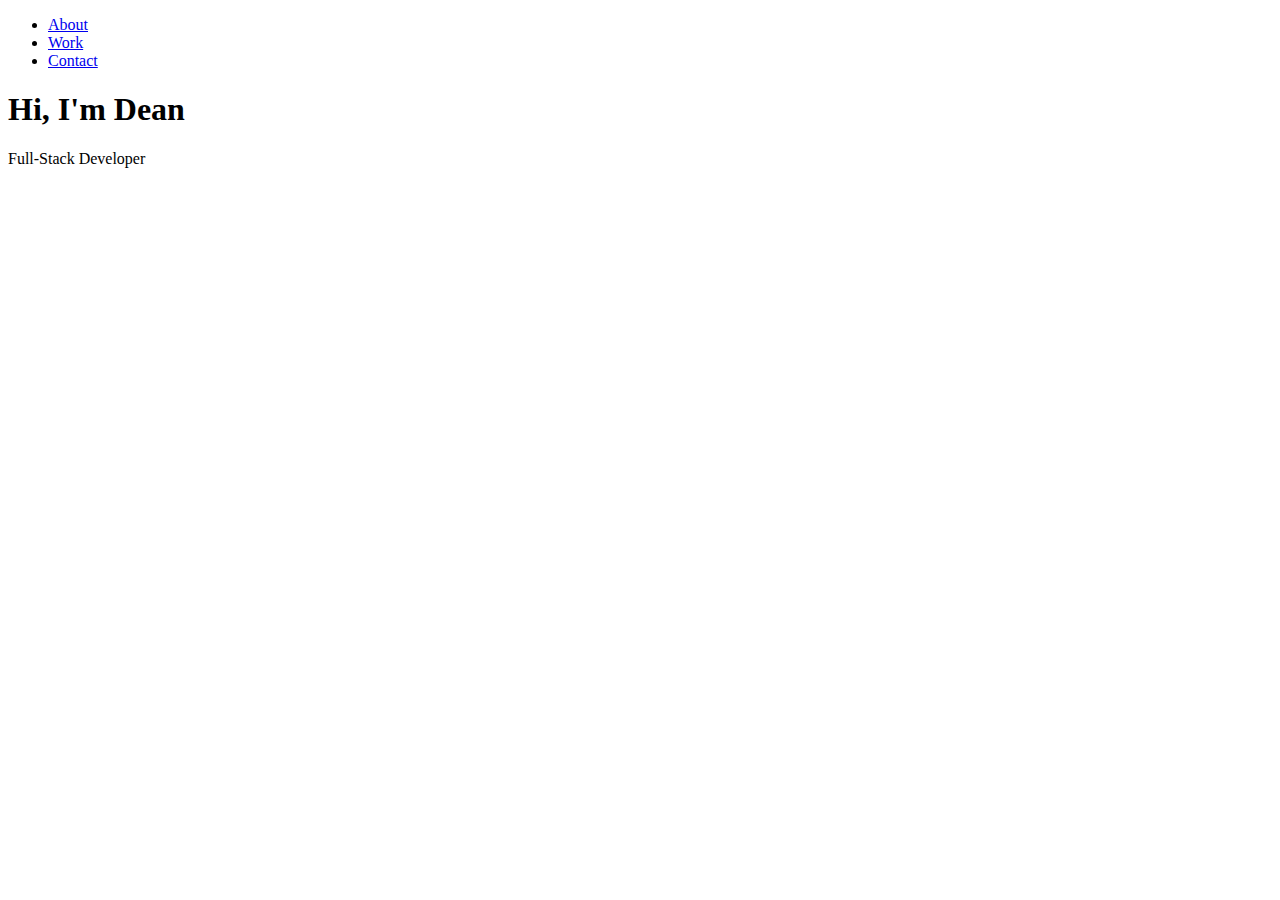
==== responsive-web-design/portfolio/index.html @ 00bb3966 "html" ====
<!DOCTYPE html>
<html lang="en">
<head>
    <meta charset="UTF-8">
    <meta name="viewport" content="width=device-width, initial-scale=1.0">
    <title>freeCodeCamp Portfolio Project</title>
</head>
<body>
    <nav class="navbar">
        <ul class="nav-list">
            <li><a href="#welcome-section">About</a></li>
            <li><a href="#projects">Work</a></li>
            <li><a href="#contact">Contact</a></li>
        </ul>
    </nav>
    <section id="welcome-section" class="welcome-section">
        <div class="welcome-text">
            <h1>Hi, I'm Dean</h1>
            <p>Full-Stack Developer</p>
        </div>
    </section>
    <section id="projects">
        <div class="project-tile">

        </div>
    </section>
</body>
</html>
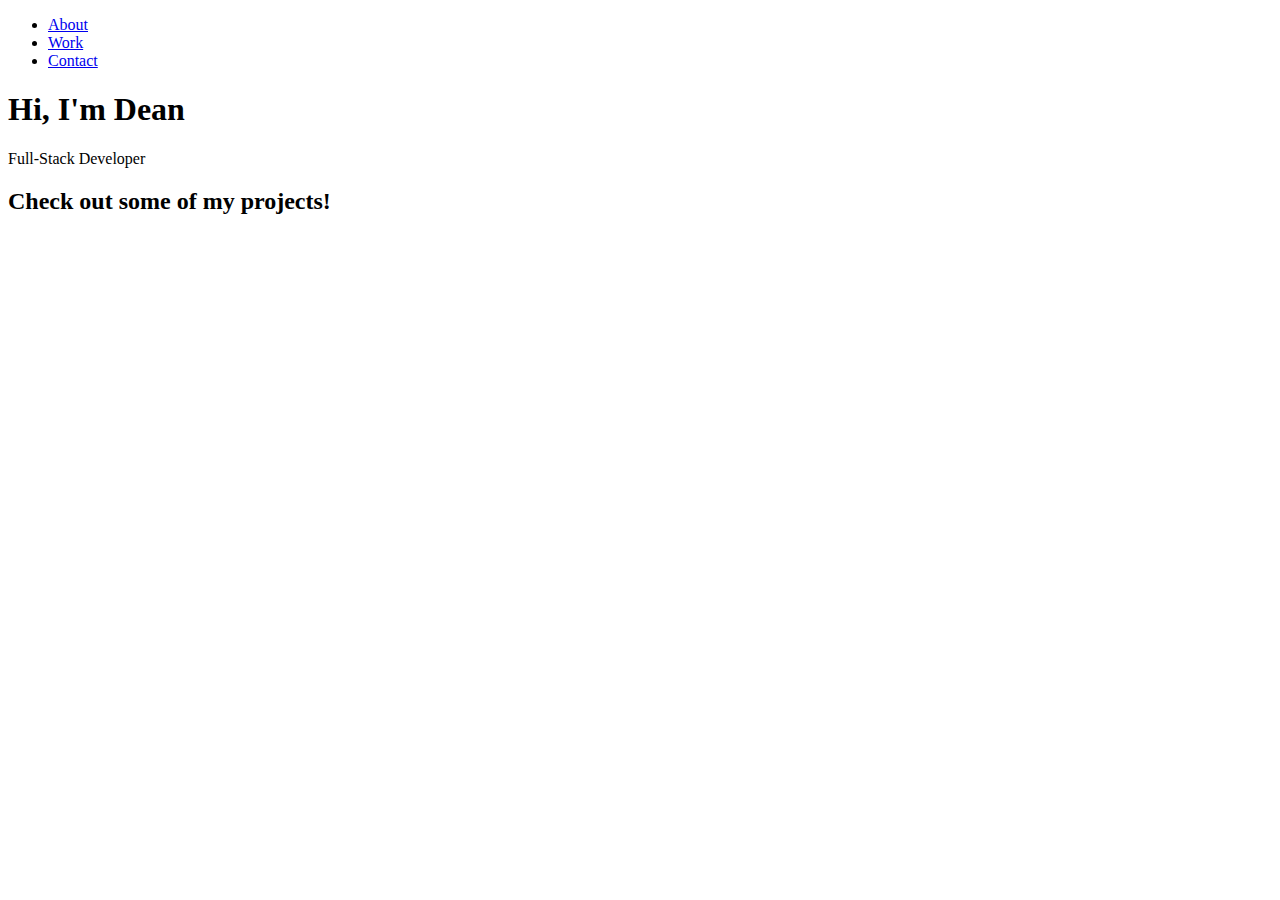
==== commit d657ec96: "html" ====
--- a/responsive-web-design/portfolio/index.html
+++ b/responsive-web-design/portfolio/index.html
@@ -6,7 +6,7 @@
     <title>freeCodeCamp Portfolio Project</title>
 </head>
 <body>
-    <nav class="navbar">
+    <nav id="navbar" class="navbar">
         <ul class="nav-list">
             <li><a href="#welcome-section">About</a></li>
             <li><a href="#projects">Work</a></li>
@@ -20,8 +20,12 @@
         </div>
     </section>
     <section id="projects">
-        <div class="project-tile">
-
+        <h2 class="projects-header">Check out some of my projects!</h2>
+        <div class="projects-container">
+            <a class="project-tile">
+                <img src="" alt="">
+                <p></p>
+            </a>
         </div>
     </section>
 </body>
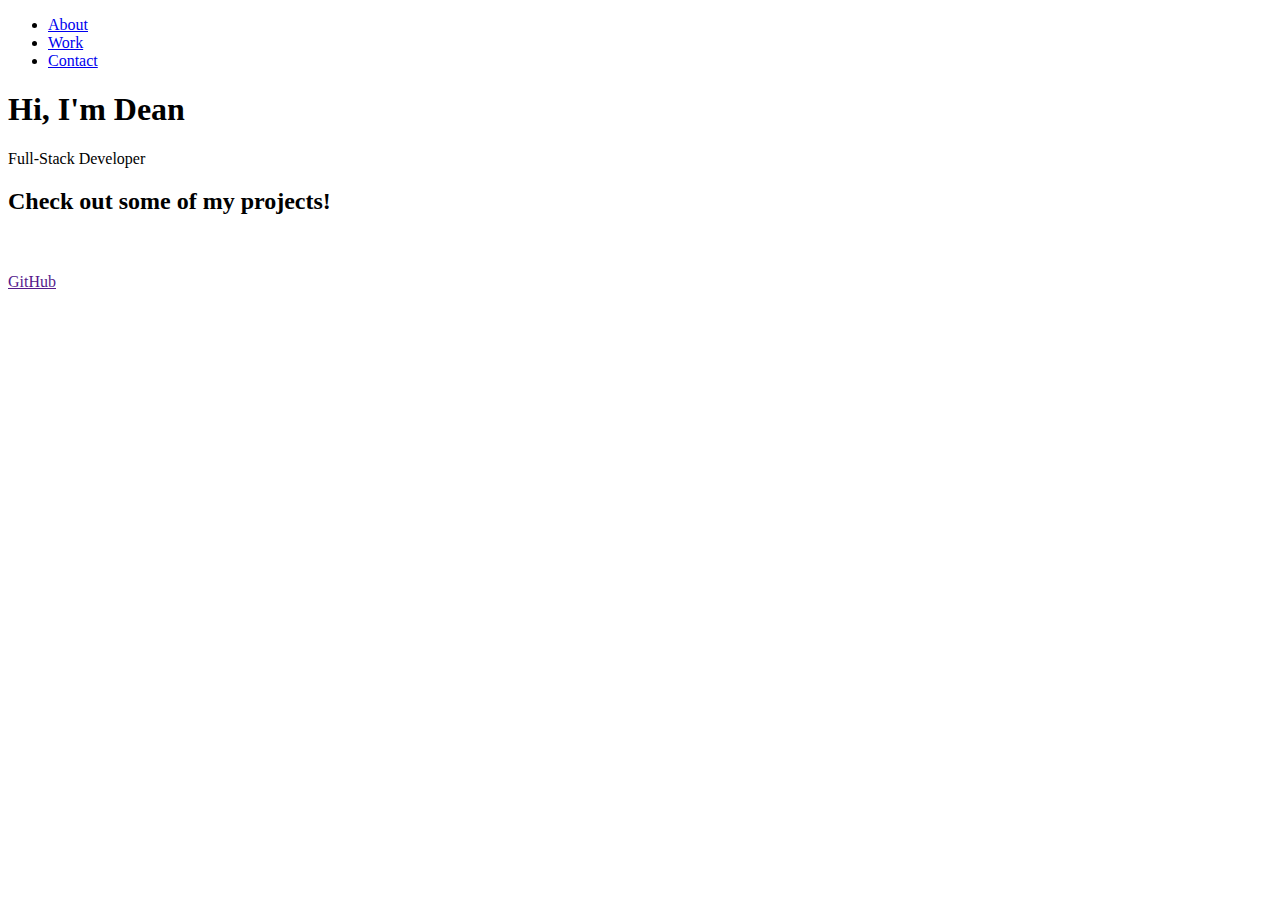
==== commit d65b1774: "html" ====
--- a/responsive-web-design/portfolio/index.html
+++ b/responsive-web-design/portfolio/index.html
@@ -3,6 +3,8 @@
 <head>
     <meta charset="UTF-8">
     <meta name="viewport" content="width=device-width, initial-scale=1.0">
+    <link rel="stylesheet" href="styles.css">
+    <link rel="stylesheet" href="https://cdnjs.cloudflare.com/ajax/libs/font-awesome/6.5.1/css/all.min.css" integrity="sha512-DTOQO9RWCH3ppGqcWaEA1BIZOC6xxalwEsw9c2QQeAIftl+Vegovlnee1c9QX4TctnWMn13TZye+giMm8e2LwA==" crossorigin="anonymous" referrerpolicy="no-referrer" />
     <title>freeCodeCamp Portfolio Project</title>
 </head>
 <body>
@@ -14,7 +16,7 @@
         </ul>
     </nav>
     <section id="welcome-section" class="welcome-section">
-        <div class="welcome-text">
+        <div class="welcome-header">
             <h1>Hi, I'm Dean</h1>
             <p>Full-Stack Developer</p>
         </div>
@@ -28,5 +30,16 @@
             </a>
         </div>
     </section>
+    <section id="contact" class="contact-section">
+        <div class="contact-header">
+            <h2 class="contact-header"></h2>
+            <p class="contact-p"></p>
+        </div>
+        <div class="contact-links">
+            <a href="">GitHub</a>
+            
+        </div>
+
+    </section>
 </body>
 </html>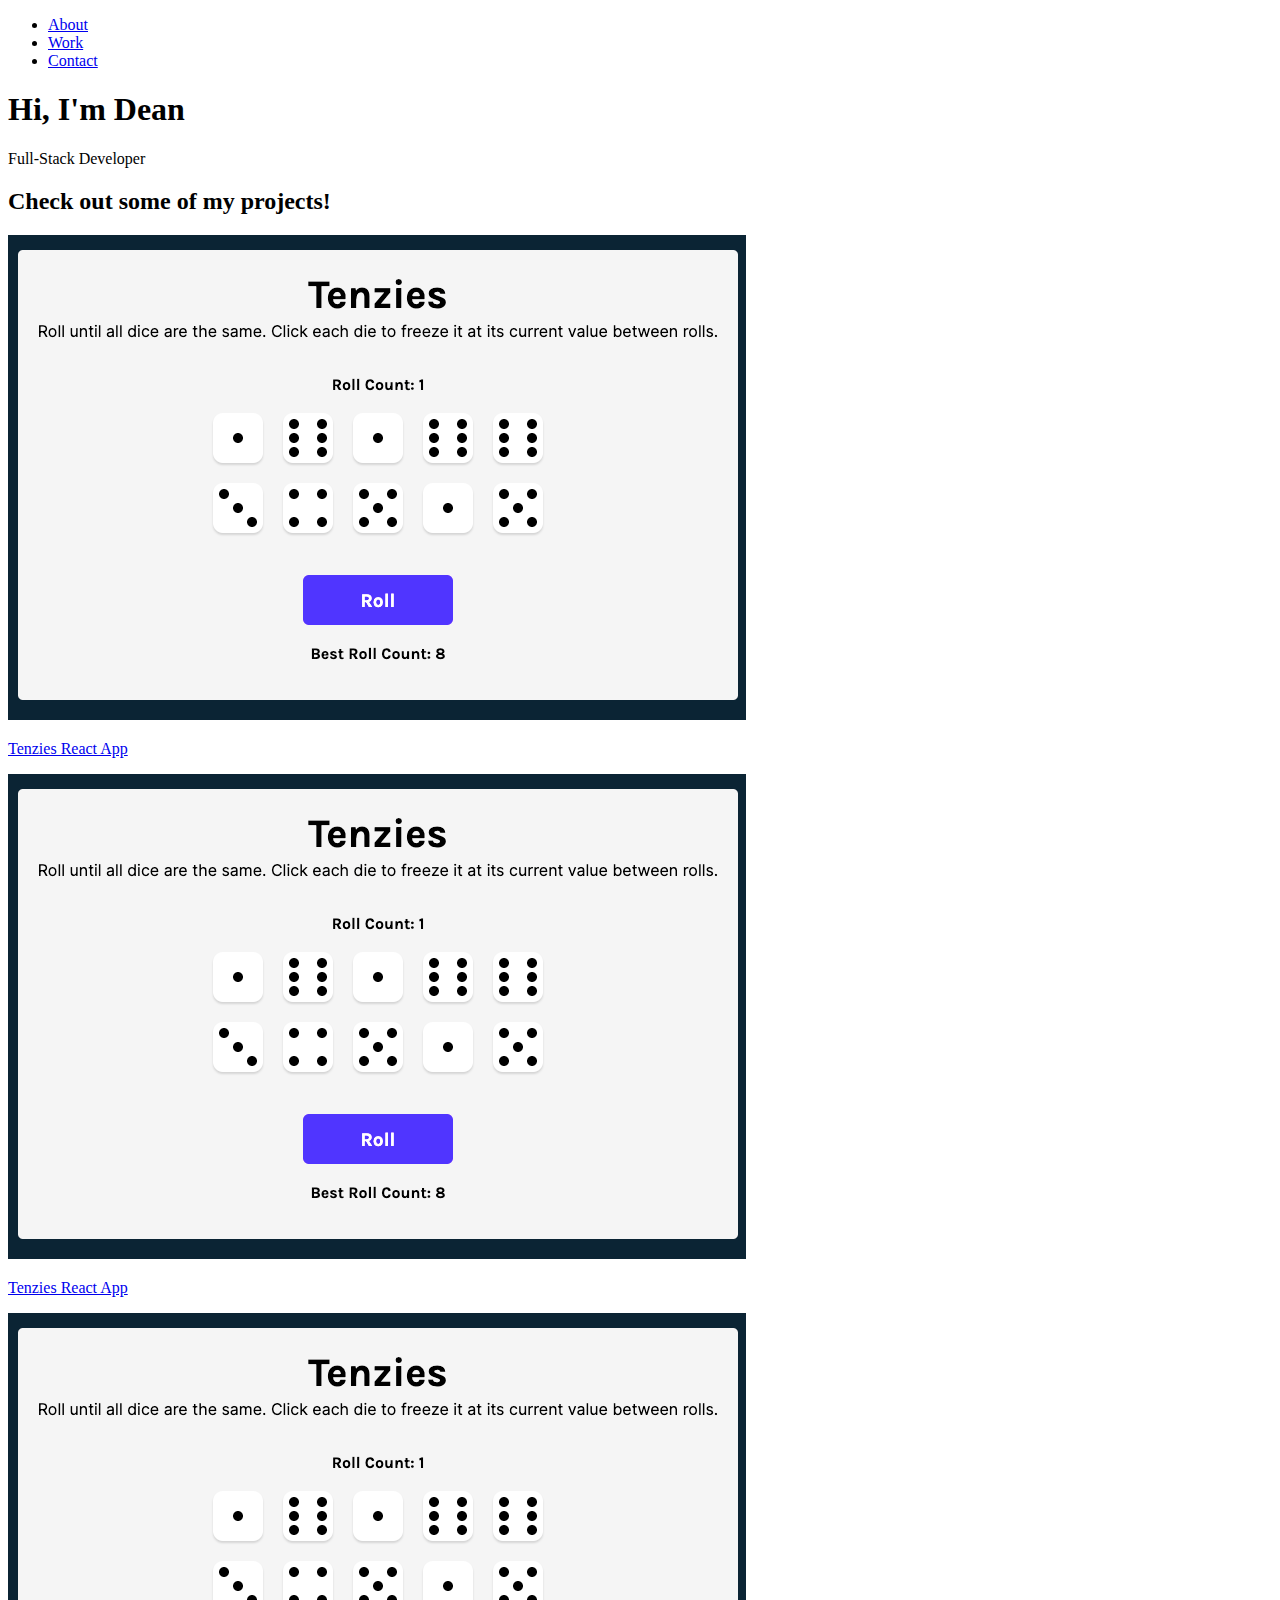
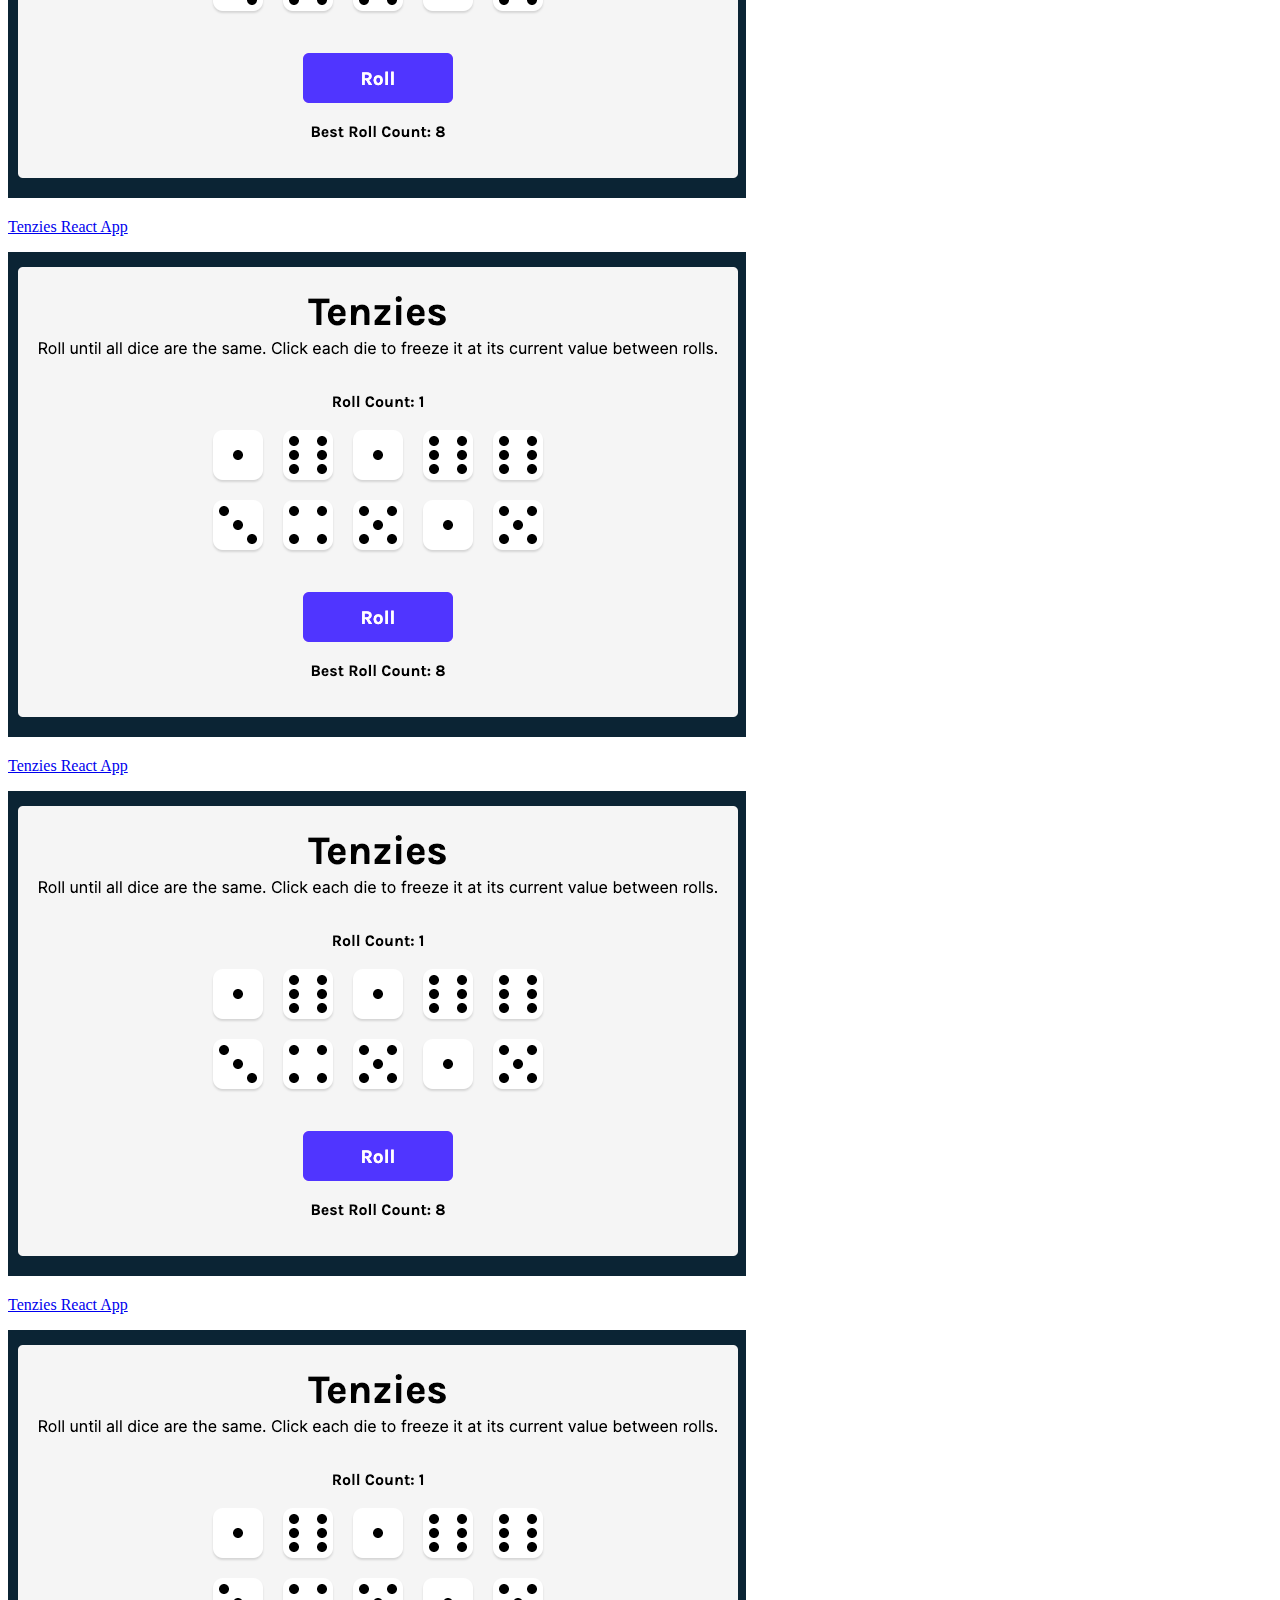
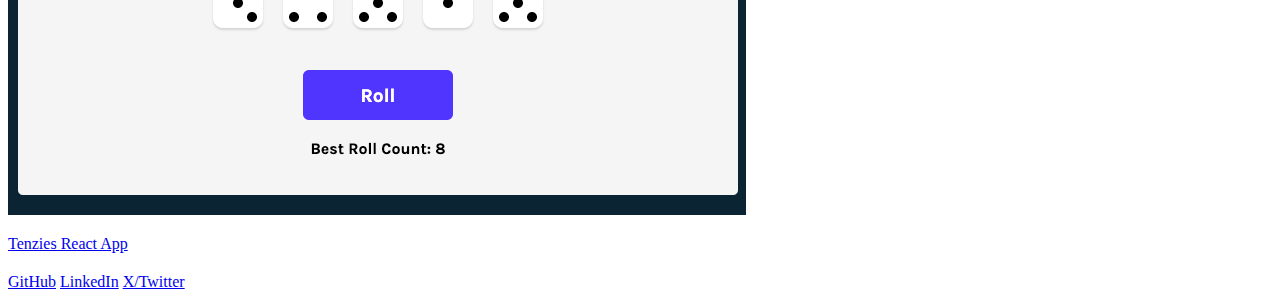
==== commit bc365368: "html" ====
--- a/responsive-web-design/portfolio/index.html
+++ b/responsive-web-design/portfolio/index.html
@@ -24,9 +24,29 @@
     <section id="projects">
         <h2 class="projects-header">Check out some of my projects!</h2>
         <div class="projects-container">
-            <a class="project-tile">
-                <img src="" alt="">
-                <p></p>
+            <a class="project-tile" href="https://tenzies-react-patterson.netlify.app/">
+                <img src="images/tenzies-app.png" alt="thumbnail of tenzies project">
+                <p>Tenzies React App</p>
+            </a>
+            <a class="project-tile" href="https://tenzies-react-patterson.netlify.app/">
+                <img src="images/tenzies-app.png" alt="thumbnail of tenzies project">
+                <p>Tenzies React App</p>
+            </a>
+            <a class="project-tile" href="https://tenzies-react-patterson.netlify.app/">
+                <img src="images/tenzies-app.png" alt="thumbnail of tenzies project">
+                <p>Tenzies React App</p>
+            </a>
+            <a class="project-tile" href="https://tenzies-react-patterson.netlify.app/">
+                <img src="images/tenzies-app.png" alt="thumbnail of tenzies project">
+                <p>Tenzies React App</p>
+            </a>
+            <a class="project-tile" href="https://tenzies-react-patterson.netlify.app/">
+                <img src="images/tenzies-app.png" alt="thumbnail of tenzies project">
+                <p>Tenzies React App</p>
+            </a>
+            <a class="project-tile" href="https://tenzies-react-patterson.netlify.app/">
+                <img src="images/tenzies-app.png" alt="thumbnail of tenzies project">
+                <p>Tenzies React App</p>
             </a>
         </div>
     </section>
@@ -36,8 +56,9 @@
             <p class="contact-p"></p>
         </div>
         <div class="contact-links">
-            <a href="">GitHub</a>
-            
+            <a id="profile-link" href="https://github.com/deanp04" target="_blank"><i class="fa-brands fa-github"></i>GitHub</a>
+            <a href="https://www.linkedin.com/in/ddeanp/" target="_blank"><i class="fa-brands fa-linkedin"></i>LinkedIn</a>
+            <a href="https://twitter.com/ddeanpatterson " target="_blank"><i class="fa-brands fa-x-twitter"></i></i>X/Twitter</a>
         </div>
 
     </section>
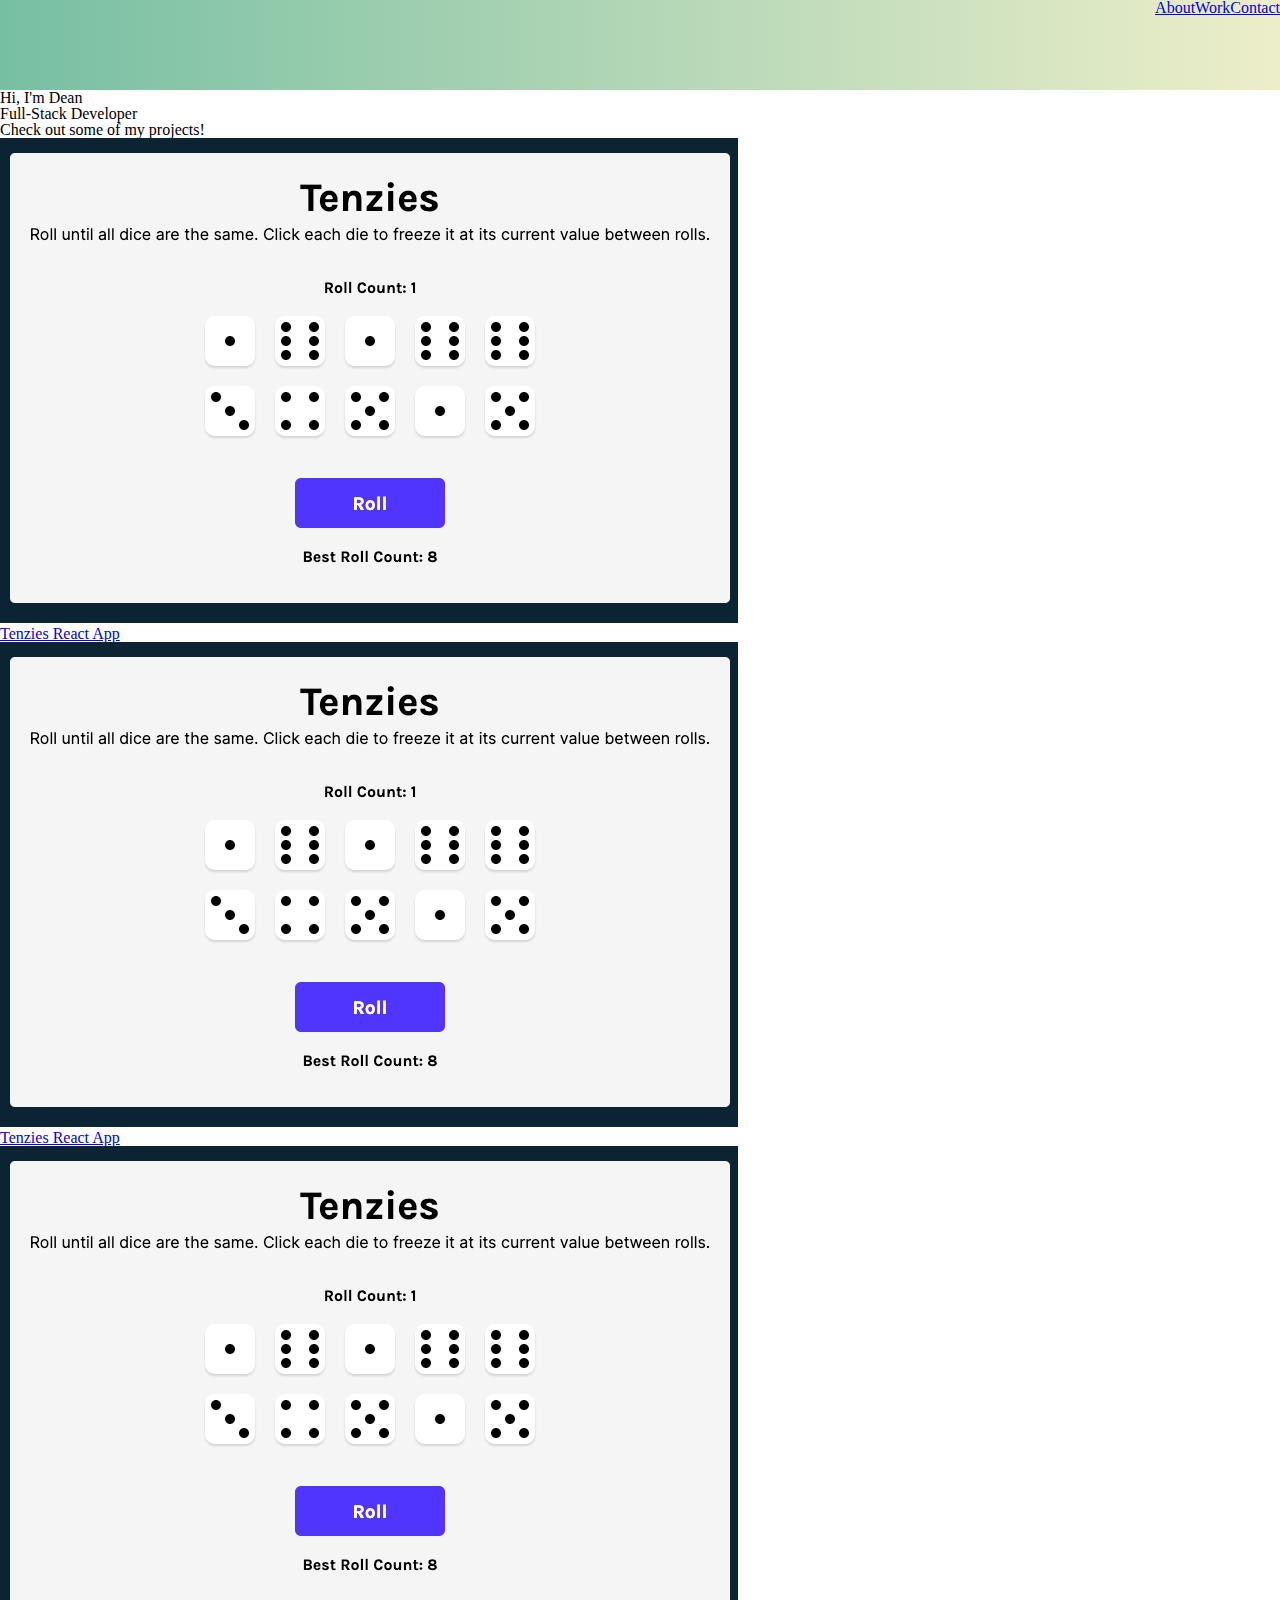
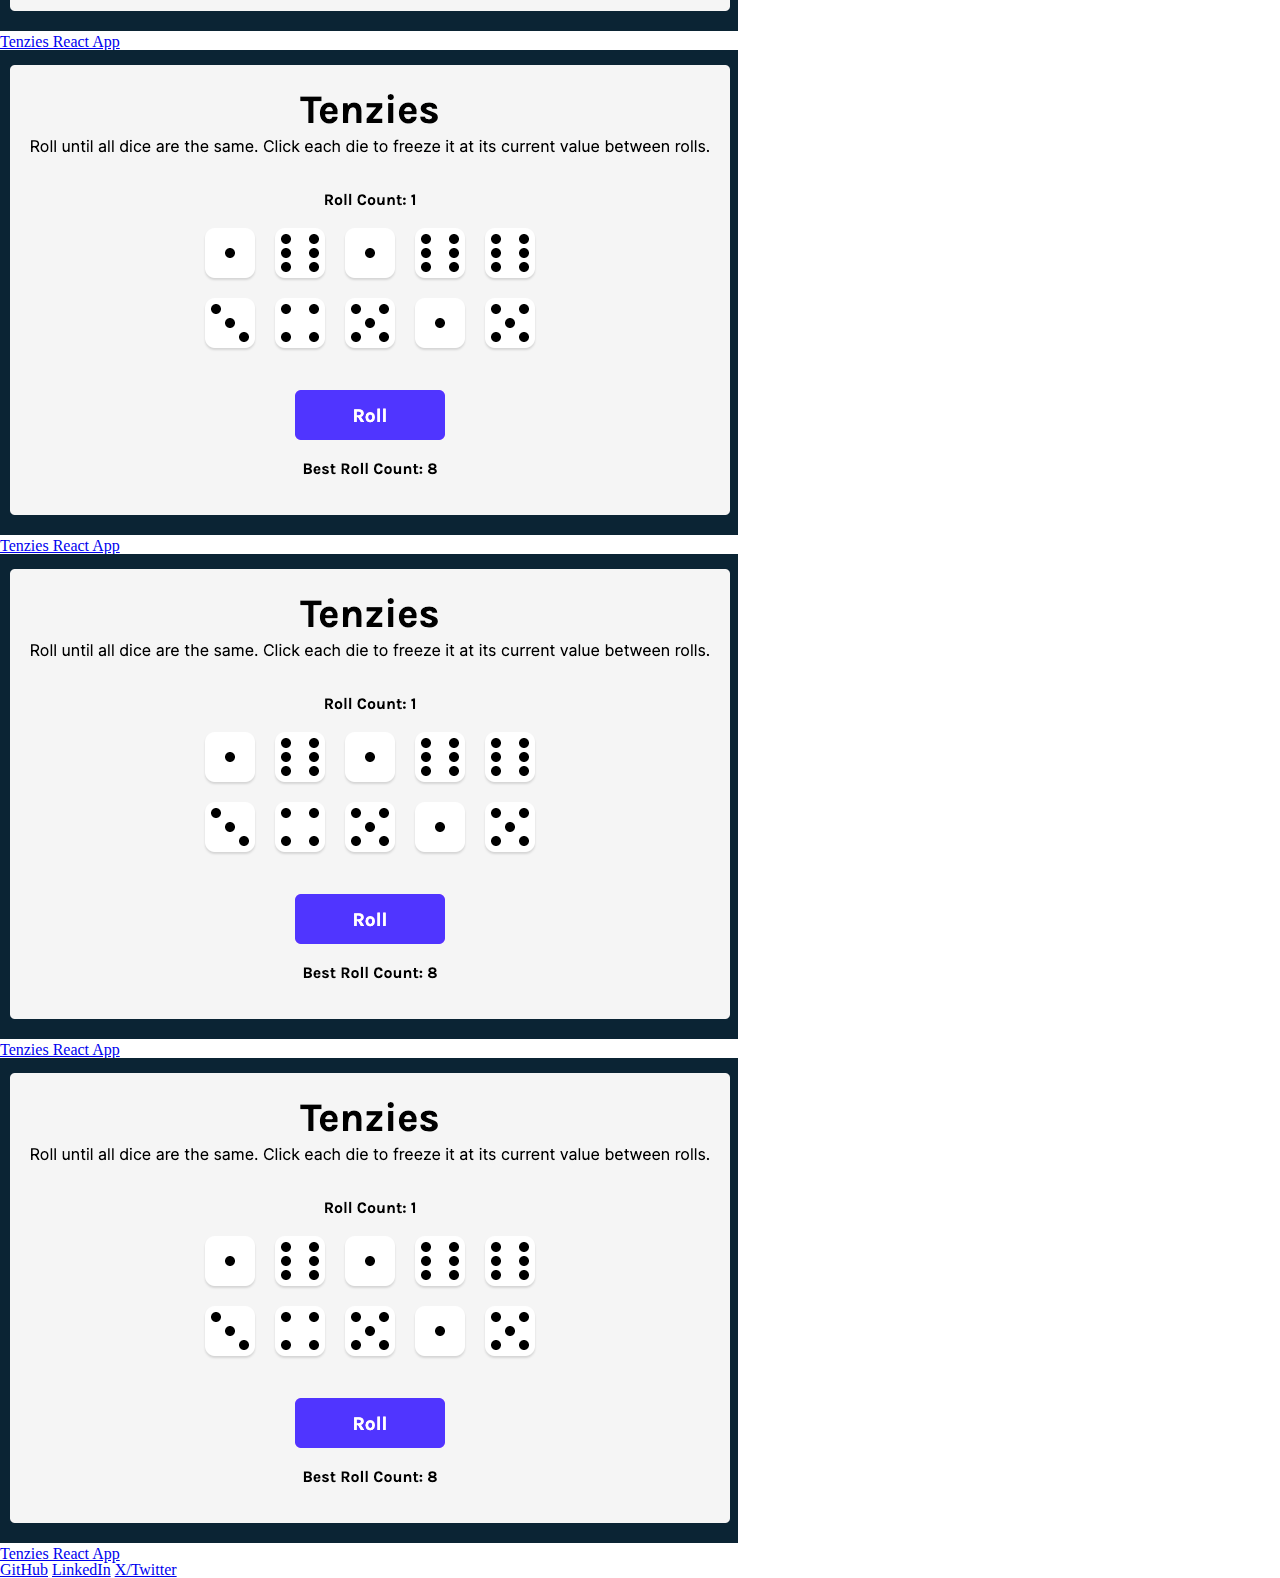
==== commit 96ed223b: "css" ====
--- a/responsive-web-design/portfolio/index.html
+++ b/responsive-web-design/portfolio/index.html
@@ -60,7 +60,6 @@
             <a href="https://www.linkedin.com/in/ddeanp/" target="_blank"><i class="fa-brands fa-linkedin"></i>LinkedIn</a>
             <a href="https://twitter.com/ddeanpatterson " target="_blank"><i class="fa-brands fa-x-twitter"></i></i>X/Twitter</a>
         </div>
-
     </section>
 </body>
 </html>--- a/responsive-web-design/portfolio/styles.css
+++ b/responsive-web-design/portfolio/styles.css
@@ -0,0 +1,62 @@
+/* http://meyerweb.com/eric/tools/css/reset/
+   v2.0 | 20110126
+   License: none (public domain)
+*/
+html, body, div, span, applet, object, iframe,
+h1, h2, h3, h4, h5, h6, p, blockquote, pre,
+a, abbr, acronym, address, big, cite, code,
+del, dfn, em, img, ins, kbd, q, s, samp,
+small, strike, strong, sub, sup, tt, var,
+b, u, i, center,
+dl, dt, dd, ol, ul, li,
+fieldset, form, label, legend,
+table, caption, tbody, tfoot, thead, tr, th, td,
+article, aside, canvas, details, embed,
+figure, figcaption, footer, header, hgroup,
+menu, nav, output, ruby, section, summary,
+time, mark, audio, video {
+	margin: 0;
+	padding: 0;
+	border: 0;
+	font-size: 100%;
+	font: inherit;
+	vertical-align: baseline;
+}
+/* HTML5 display-role reset for older browsers */
+article, aside, details, figcaption, figure,
+footer, header, hgroup, menu, nav, section {
+	display: block;
+}
+body {
+	line-height: 1;
+}
+ol, ul {
+	list-style: none;
+}
+blockquote, q {
+	quotes: none;
+}
+blockquote:before, blockquote:after,
+q:before, q:after {
+	content: '';
+	content: none;
+}
+table {
+	border-collapse: collapse;
+	border-spacing: 0;
+}
+
+.navbar {
+    display: flex;
+    height: 10vh;
+    width: 100%;
+    background: linear-gradient(90deg, #77bfa3, #edeec9);
+}
+
+.nav-list {
+    width: 100%;
+    display: flex;
+    justify-content: flex-end;
+}
+
+
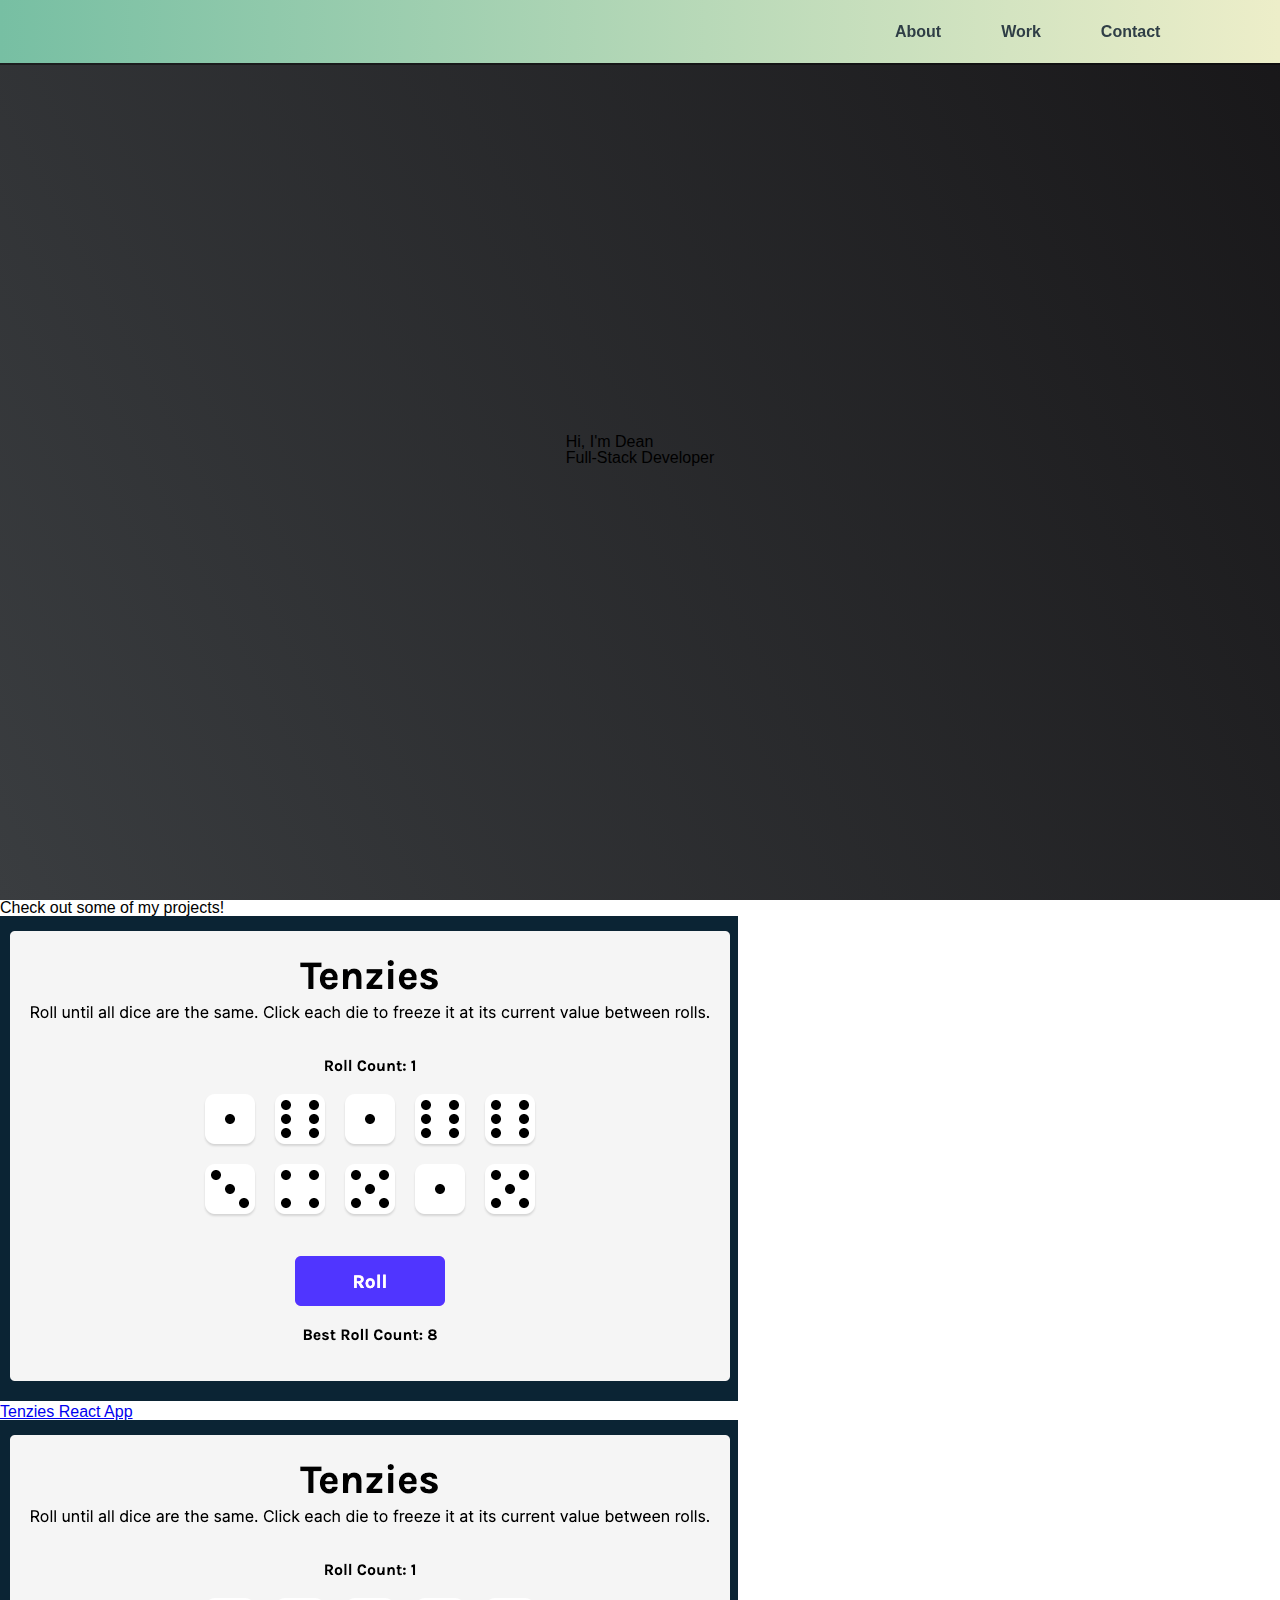
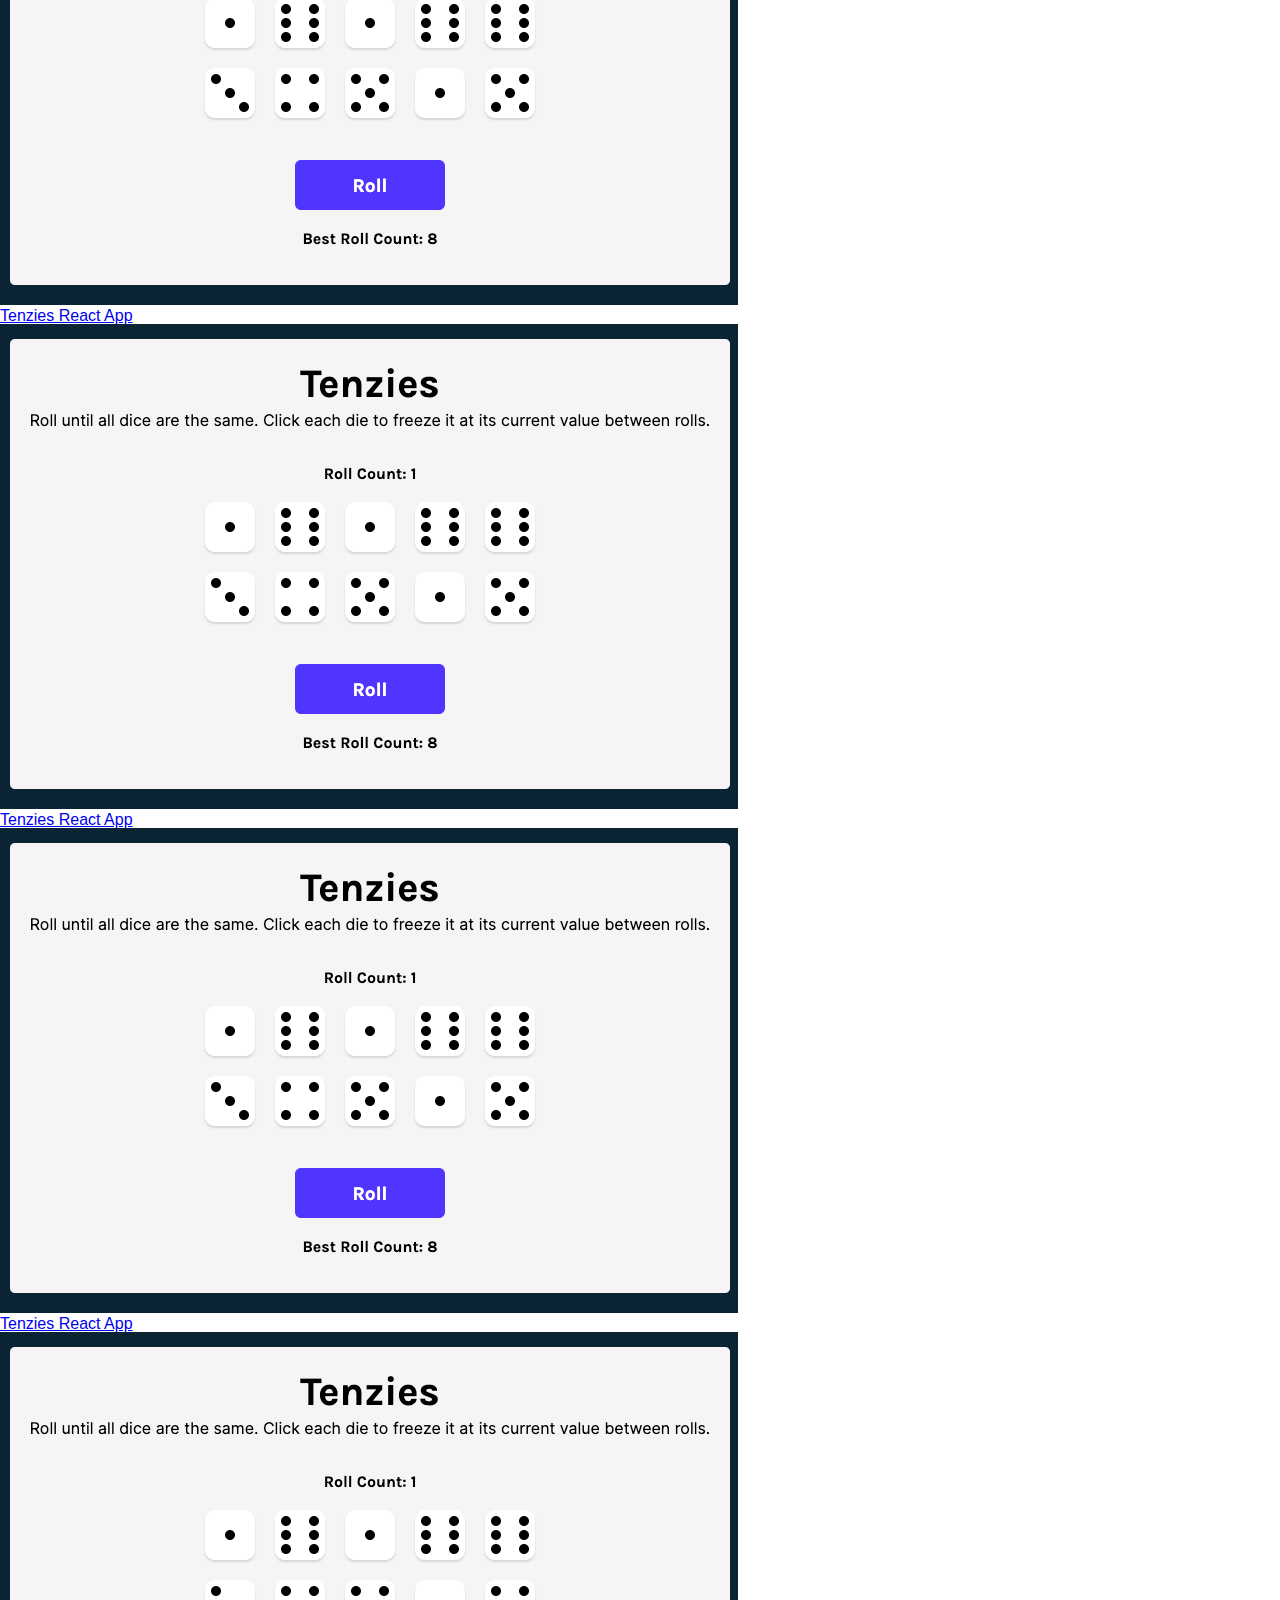
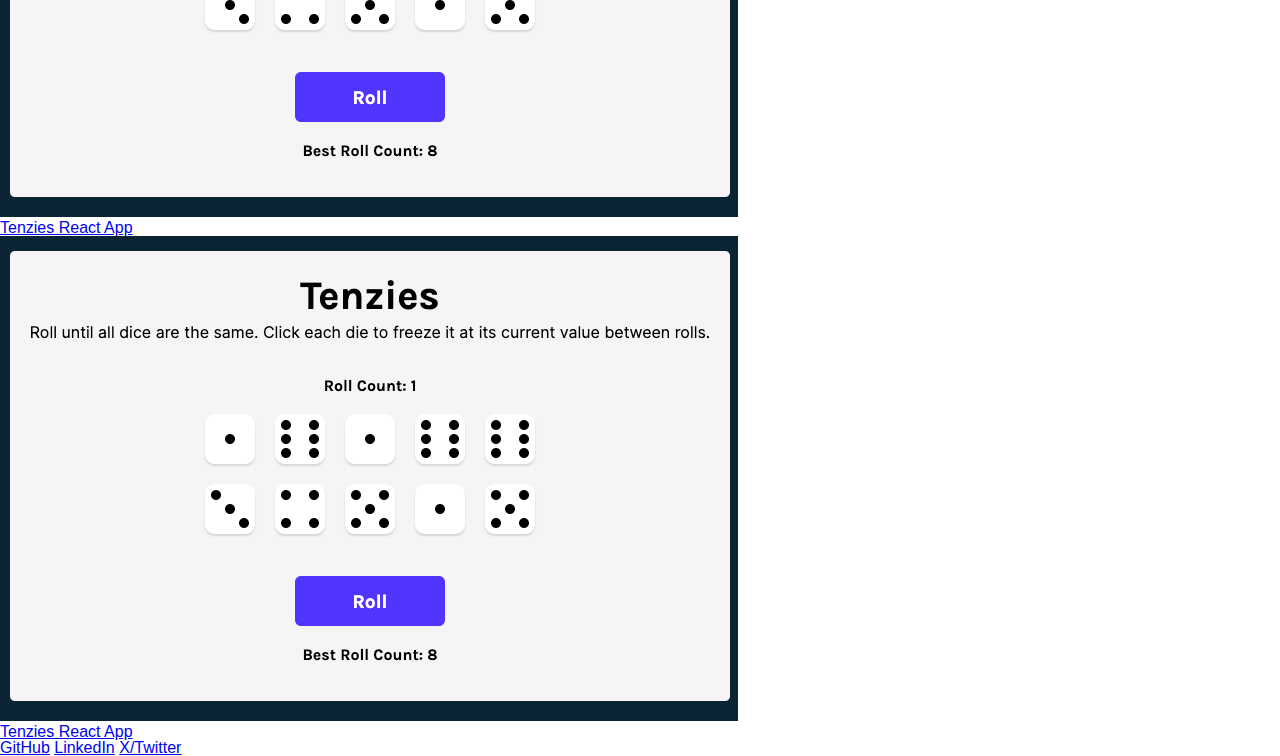
==== commit 9744b88b: "css" ====
--- a/responsive-web-design/portfolio/index.html
+++ b/responsive-web-design/portfolio/index.html
@@ -10,9 +10,9 @@
 <body>
     <nav id="navbar" class="navbar">
         <ul class="nav-list">
-            <li><a href="#welcome-section">About</a></li>
-            <li><a href="#projects">Work</a></li>
-            <li><a href="#contact">Contact</a></li>
+            <li><a class="nav-link" href="#welcome-section">About</a></li>
+            <li><a class="nav-link" href="#projects">Work</a></li>
+            <li><a class="nav-link" href="#contact">Contact</a></li>
         </ul>
     </nav>
     <section id="welcome-section" class="welcome-section">
--- a/responsive-web-design/portfolio/styles.css
+++ b/responsive-web-design/portfolio/styles.css
@@ -45,18 +45,47 @@
 	border-collapse: collapse;
 	border-spacing: 0;
 }
+body {
+    font-family: 'Segoe UI', Tahoma, Geneva, Verdana, sans-serif;
+    /* width: 80vw;
+    margin: 0 auto; */
+}
 
 .navbar {
     display: flex;
-    height: 10vh;
+    height: 7vh;
     width: 100%;
     background: linear-gradient(90deg, #77bfa3, #edeec9);
+    position: fixed;
+    box-shadow: 0 2px 0 rgba(0, 0, 0, 0.4);
 }
 
 .nav-list {
     width: 100%;
     display: flex;
     justify-content: flex-end;
+    margin-right: 7vw;
+}
+
+.nav-list li {
+    margin: auto 30px;
+}
+
+.nav-link {
+    text-decoration: none;
+    color: #2f3e46;
+    font-weight: bold;
+}
+
+.welcome-section {
+    display: flex;
+    flex-direction: column;
+    justify-content: center;
+    align-items: center;
+    width: 100%;
+    height: 100vh;
+    background-color: #000;
+    background-image: linear-gradient(62deg, #3a3d40 0%, #181719 100%);
 }
 
 
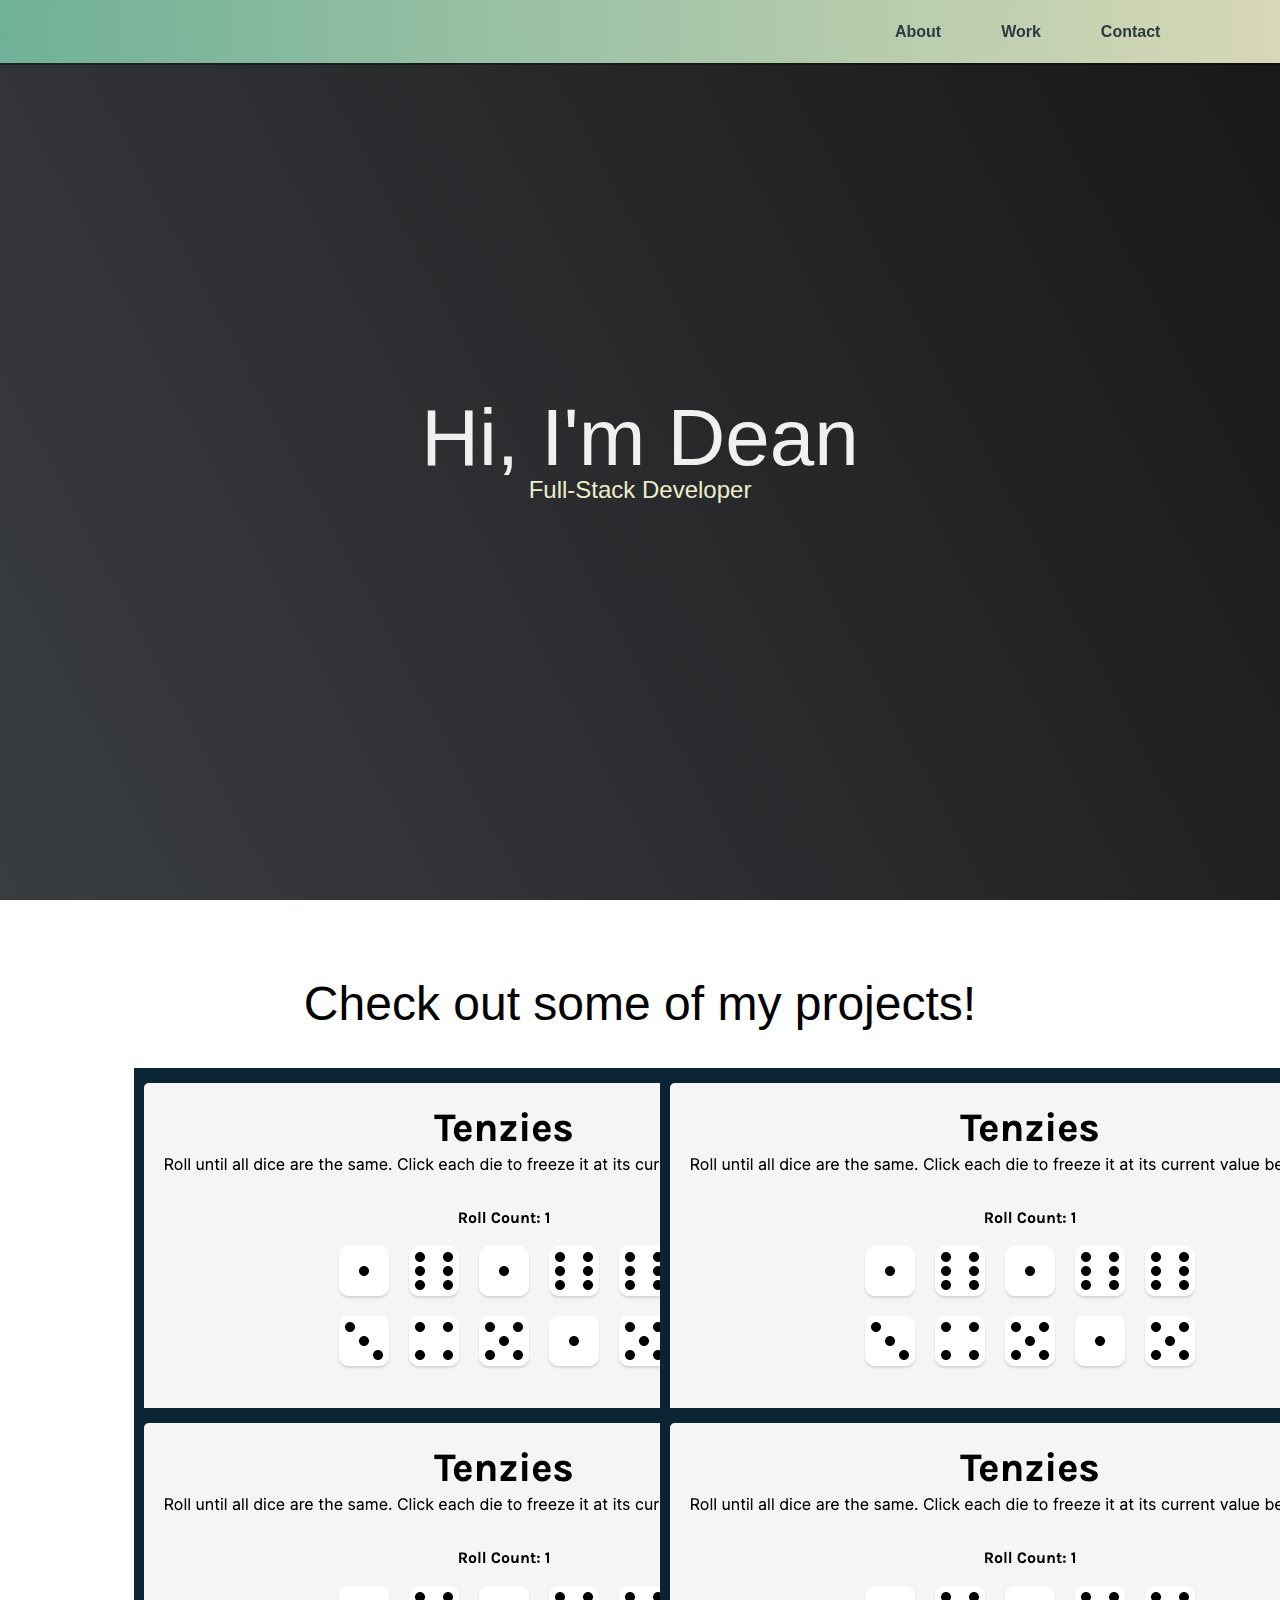
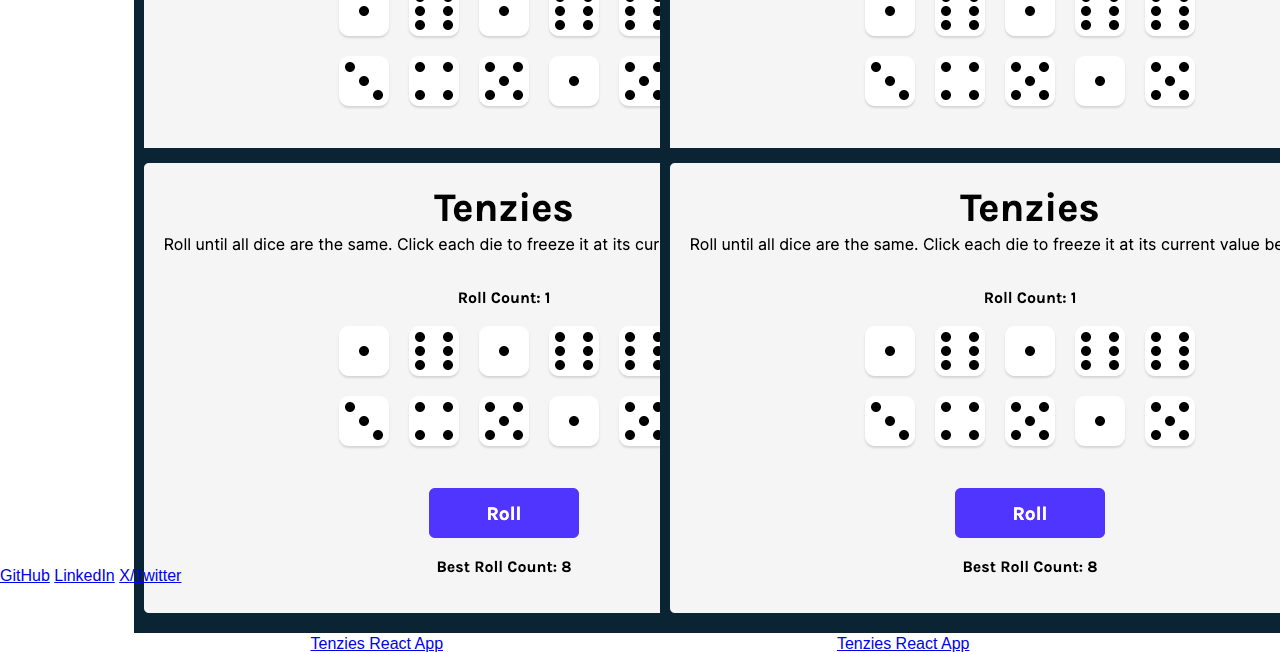
==== commit 8d498ed0: "css" ====
--- a/responsive-web-design/portfolio/index.html
+++ b/responsive-web-design/portfolio/index.html
@@ -21,7 +21,7 @@
             <p>Full-Stack Developer</p>
         </div>
     </section>
-    <section id="projects">
+    <section id="projects" class="projects">
         <h2 class="projects-header">Check out some of my projects!</h2>
         <div class="projects-container">
             <a class="project-tile" href="https://tenzies-react-patterson.netlify.app/">
--- a/responsive-web-design/portfolio/styles.css
+++ b/responsive-web-design/portfolio/styles.css
@@ -47,8 +47,6 @@
 }
 body {
     font-family: 'Segoe UI', Tahoma, Geneva, Verdana, sans-serif;
-    /* width: 80vw;
-    margin: 0 auto; */
 }
 
 .navbar {
@@ -58,6 +56,7 @@
     background: linear-gradient(90deg, #77bfa3, #edeec9);
     position: fixed;
     box-shadow: 0 2px 0 rgba(0, 0, 0, 0.4);
+    opacity: 0.9;
 }
 
 .nav-list {
@@ -88,4 +87,47 @@
     background-image: linear-gradient(62deg, #3a3d40 0%, #181719 100%);
 }
 
+.welcome-header {
+    display: flex;
+    flex-direction: column;
+    justify-content: center;
+    align-items: center;
+}
 
+.welcome-header h1 {
+    color: #f0f0f0;
+    font-size: 5rem;
+    width: 100%;
+    text-align: center;
+}
+
+.welcome-header p {
+    color: #edeec9;
+    font-size: 1.5rem;
+    width: 100%;
+    text-align: center;
+}
+
+.projects {
+    text-align: center;
+    padding: 5rem 2rem;
+    background: var(--main-blue);
+}
+
+.projects-header {
+    font-size: 3rem;
+}
+
+.projects-container {
+    display: flex;
+    flex-wrap: wrap;
+    margin: 20px auto;
+    justify-content: center;
+}
+
+.project-tile {
+    max-height: 300px;
+    max-width: 40%;
+    margin: 20px 20px;
+    
+}